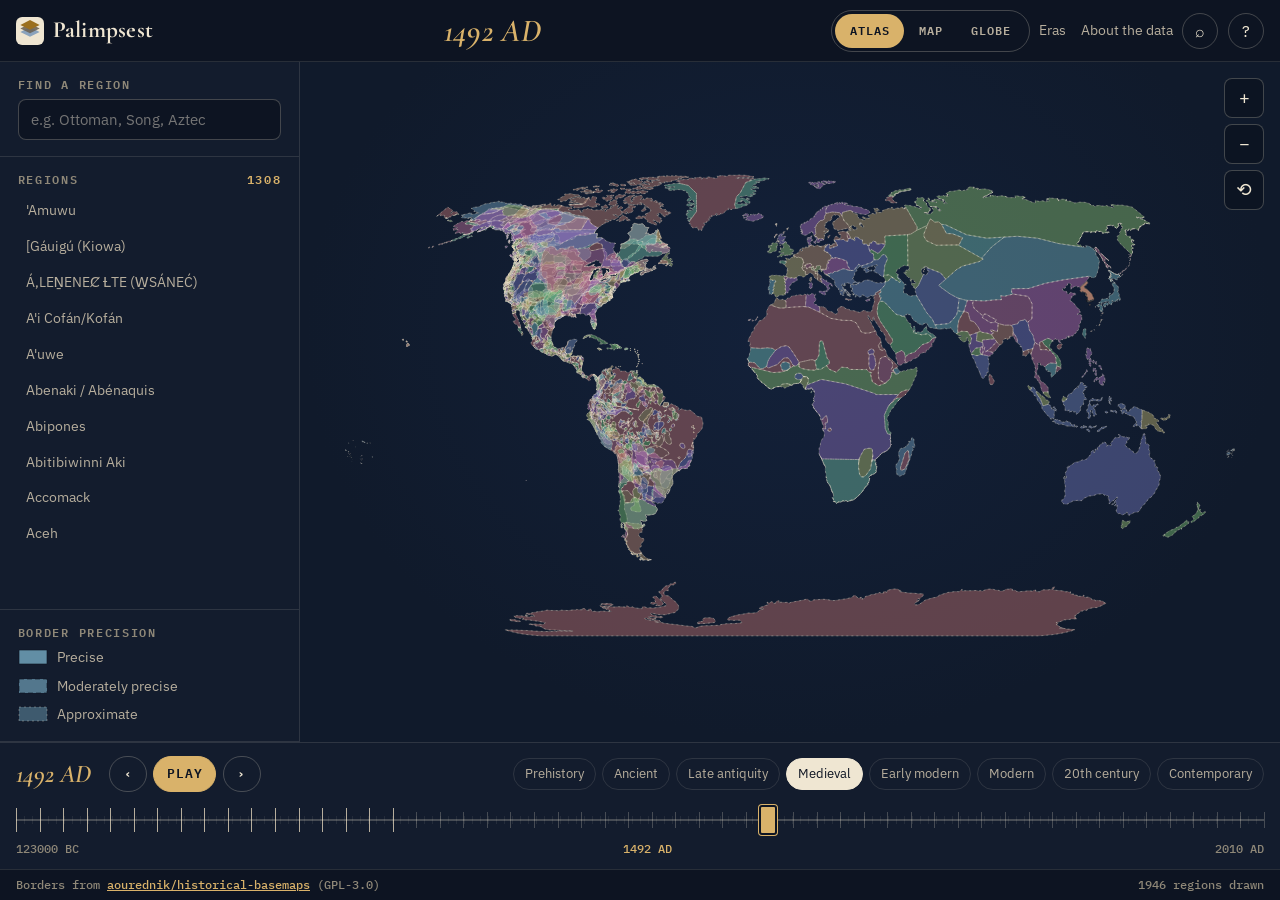
==== site/map.html @ b58e3481 "Redesign as Palimpsest: graphic home (stacked snapshots, Scrape the stack), atlas on its own page, e" ====
<!doctype html>
<html lang="en">
<head>
<meta charset="utf-8">
<meta name="viewport" content="width=device-width, initial-scale=1">
<title>The atlas — Palimpsest</title>
<meta name="description" content="Move through world borders from 123,000 BC to 2010 on a flat atlas, a slippy map or a globe.">
<meta name="theme-color" content="#0d1422">
<link rel="icon" href="favicon.svg" type="image/svg+xml">
<link rel="preconnect" href="https://fonts.googleapis.com">
<link rel="preconnect" href="https://fonts.gstatic.com" crossorigin>
<link href="https://fonts.googleapis.com/css2?family=Cormorant+Garamond:ital,wght@0,600;0,700;1,600&family=IBM+Plex+Mono:wght@500;600&family=IBM+Plex+Sans:wght@400;500;600&display=swap" rel="stylesheet">
<link rel="stylesheet" href="lib/leaflet/leaflet.css">
<link rel="stylesheet" href="css/map.css">
<script src="lib/d3.v5.min.js" defer></script>
<script src="lib/leaflet/leaflet.js" defer></script>
</head>
<body class="map-page">
<a class="skip" href="#search">Skip to the map controls</a>
<div id="app" class="atlas-app">

  <header class="atlas-header">
    <a class="brand" href="index.html" aria-label="Palimpsest, home">
      <img src="favicon.svg" alt="" width="28" height="28">
      <span>Palimpsest</span>
    </a>
    <p id="yearLabel" class="current-year">Loading…</p>
    <div class="header-actions">
      <div id="viewSwitch" class="view-switch" role="group" aria-label="Map view">
        <button class="view-button active" type="button" data-view="atlas">Atlas</button>
        <button class="view-button" type="button" data-view="map">Map</button>
        <button class="view-button" type="button" data-view="globe">Globe</button>
      </div>
      <nav class="header-links" aria-label="Site">
        <a href="eras.html">Eras</a>
        <a href="about.html">About the data</a>
      </nav>
      <button id="searchToggle" class="icon-button" type="button" aria-label="Find a place">⌕</button>
      <button id="aboutButton" class="icon-button" type="button" aria-label="How to read the map">?</button>
    </div>
  </header>

  <main class="atlas-main">
    <aside id="sidebar" class="sidebar" aria-label="Map details">
      <section class="sidebar-section">
        <label class="side-kicker" for="search">Find a region</label>
        <input id="search" class="search-input" type="search" placeholder="e.g. Ottoman, Song, Aztec" autocomplete="off">
      </section>
      <section class="sidebar-section entities-section">
        <p class="side-kicker">Regions <span id="entityCount" class="count">0</span></p>
        <div id="entityList" class="entity-list" role="list"></div>
      </section>
      <section class="sidebar-section">
        <p class="side-kicker">Border precision</p>
        <ul class="legend">
          <li class="legend-item"><svg class="swatch" viewBox="0 0 30 16" aria-hidden="true"><rect class="historical-region precision-3" x="1" y="1" width="28" height="14" fill="hsl(200 30% 55%)"/></svg>Precise</li>
          <li class="legend-item"><svg class="swatch" viewBox="0 0 30 16" aria-hidden="true"><rect class="historical-region precision-2" x="1" y="1" width="28" height="14" fill="hsl(200 30% 55%)"/></svg>Moderately precise</li>
          <li class="legend-item"><svg class="swatch" viewBox="0 0 30 16" aria-hidden="true"><rect class="historical-region precision-1" x="1" y="1" width="28" height="14" fill="hsl(200 30% 55%)"/></svg>Approximate</li>
        </ul>
      </section>
    </aside>

    <section class="map-stage" aria-label="Historical map">
      <div class="map-view-stack">
        <div id="map" class="map-view atlas-view active"></div>
        <div id="leafletMap" class="map-view leaflet-view"></div>
        <div id="globe" class="map-view globe-view"></div>
        <div id="loading" class="map-status" hidden><span class="spinner" aria-hidden="true"></span><span id="loadingText">Loading…</span></div>
        <div id="error" class="map-status map-error" role="alert" hidden><span id="errorText"></span></div>
        <p id="globeHint" class="globe-hint" hidden>Drag to turn the globe · scroll to zoom</p>
      </div>
      <div class="map-controls" role="group" aria-label="Zoom">
        <button id="zoomIn" class="map-control" type="button" aria-label="Zoom in">+</button>
        <button id="zoomOut" class="map-control" type="button" aria-label="Zoom out">−</button>
        <button id="resetMap" class="map-control" type="button" aria-label="Reset map">⟲</button>
      </div>
      <div id="mapInfo" class="map-info-panel" aria-live="polite">
        <div class="map-info-header">
          <div>
            <p class="side-kicker">Selected</p>
            <h2 id="mapInfoTitle">—</h2>
          </div>
          <button id="closeMapInfo" class="panel-close" type="button" aria-label="Close information panel">×</button>
        </div>
        <div id="mapInfoContent" class="map-info-content">Select a region on the map to inspect it.</div>
      </div>
    </section>
  </main>

  <section id="timelinePanel" class="timeline-panel" aria-label="Timeline">
    <div class="timeline-head">
      <span id="timelineYearLabel" class="timeline-current-year" aria-live="polite">—</span>
      <div class="timeline-actions">
        <button id="prevButton" class="timeline-button" type="button" aria-label="Previous snapshot">‹</button>
        <button id="playButton" class="timeline-play" type="button" aria-label="Play through time">Play</button>
        <button id="nextButton" class="timeline-button" type="button" aria-label="Next snapshot">›</button>
      </div>
      <div class="timeline-periods" role="group" aria-label="Jump to an era">
        <button class="period-button" type="button" data-year="-10000">Prehistory</button>
        <button class="period-button" type="button" data-year="-3000">Ancient</button>
        <button class="period-button" type="button" data-year="500">Late antiquity</button>
        <button class="period-button" type="button" data-year="1000">Medieval</button>
        <button class="period-button" type="button" data-year="1500">Early modern</button>
        <button class="period-button" type="button" data-year="1800">Modern</button>
        <button class="period-button" type="button" data-year="1900">20th century</button>
        <button class="period-button" type="button" data-year="2000">Contemporary</button>
      </div>
    </div>
    <div class="timeline-container">
      <div class="timeline-rail">
        <div id="timelineTicks" class="timeline-ticks" aria-hidden="true"></div>
        <input id="timeline" class="timeline-slider" type="range" min="0" max="1" step="1" value="0" aria-label="Historical timeline">
      </div>
      <div id="timelineLabels" class="timeline-labels">
        <span id="timelineEarliest">—</span>
        <span id="timelineCurrent">—</span>
        <span id="timelineLatest">—</span>
      </div>
    </div>
  </section>

  <footer class="atlas-footer">
    <span>Borders from <a href="https://github.com/aourednik/historical-basemaps" rel="noopener">aourednik/historical-basemaps</a> (GPL-3.0)</span>
    <span><span id="featureCount">—</span> regions drawn</span>
  </footer>
</div>

<div id="aboutModal" class="modal" hidden>
  <div class="modal-backdrop" data-close-modal></div>
  <div class="modal-dialog" role="dialog" aria-modal="true" aria-labelledby="aboutTitle">
    <div class="modal-header">
      <h2 id="aboutTitle">How to read this map</h2>
      <button id="closeAbout" class="panel-close" type="button" aria-label="Close">×</button>
    </div>
    <div class="modal-content">
      <p>Each colour is a controlling authority (the <code>SUBJECTO</code> field), so an empire's provinces share its colour. Solid borders are precise, dashed ones moderately precise, and faint dotted ones approximate (the dataset's <code>BORDERPRECISION</code> 3, 2 and 1).</p>
      <p>Borders before the modern era are estimates, often disputed, and often drawn where no one at the time drew a line. Read the map as a picture of what historians think, not a record of sovereignty.</p>
      <p>Keys: ← → step through snapshots, the era buttons jump, and Play runs the whole span.</p>
      <p><a href="about.html">More about the data and its limits</a></p>
    </div>
  </div>
</div>

<script src="js/atlas.js" defer></script>
<script src="js/map-ui.js" defer></script>
</body>
</html>
---- site/lib/leaflet/leaflet.css ----
/* required styles */

.leaflet-pane,
.leaflet-tile,
.leaflet-marker-icon,
.leaflet-marker-shadow,
.leaflet-tile-container,
.leaflet-pane > svg,
.leaflet-pane > canvas,
.leaflet-zoom-box,
.leaflet-image-layer,
.leaflet-layer {
	position: absolute;
	left: 0;
	top: 0;
	}
.leaflet-container {
	overflow: hidden;
	}
.leaflet-tile,
.leaflet-marker-icon,
.leaflet-marker-shadow {
	-webkit-user-select: none;
	   -moz-user-select: none;
	        user-select: none;
	  -webkit-user-drag: none;
	}
/* Safari renders non-retina tile on retina better with this, but Chrome is worse */
.leaflet-safari .leaflet-tile {
	image-rendering: -webkit-optimize-contrast;
	}
/* hack that prevents hw layers "stretching" when loading new tiles */
.leaflet-safari .leaflet-tile-container {
	width: 1600px;
	height: 1600px;
	-webkit-transform-origin: 0 0;
	}
.leaflet-marker-icon,
.leaflet-marker-shadow {
	display: block;
	}
/* .leaflet-container svg: reset svg max-width decleration shipped in Joomla! (joomla.org) 3.x */
/* .leaflet-container img: map is broken in FF if you have max-width: 100% on tiles */
.leaflet-container .leaflet-overlay-pane svg,
.leaflet-container .leaflet-marker-pane img,
.leaflet-container .leaflet-shadow-pane img,
.leaflet-container .leaflet-tile-pane img,
.leaflet-container img.leaflet-image-layer {
	max-width: none !important;
	}

.leaflet-container.leaflet-touch-zoom {
	-ms-touch-action: pan-x pan-y;
	touch-action: pan-x pan-y;
	}
.leaflet-container.leaflet-touch-drag {
	-ms-touch-action: pinch-zoom;
	}
.leaflet-container.leaflet-touch-drag.leaflet-touch-zoom {
	-ms-touch-action: none;
	touch-action: none;
}
.leaflet-container {
	-webkit-tap-highlight-color: transparent;
}
.leaflet-container a {
	-webkit-tap-highlight-color: rgba(51, 181, 229, 0.4);
}
.leaflet-tile {
	filter: inherit;
	visibility: hidden;
	}
.leaflet-tile-loaded {
	visibility: inherit;
	}
.leaflet-zoom-box {
	width: 0;
	height: 0;
	-moz-box-sizing: border-box;
	     box-sizing: border-box;
	z-index: 800;
	}
/* workaround for https://bugzilla.mozilla.org/show_bug.cgi?id=888319 */
.leaflet-overlay-pane svg {
	-moz-user-select: none;
	}

.leaflet-pane         { z-index: 400; }

.leaflet-tile-pane    { z-index: 200; }
.leaflet-overlay-pane { z-index: 400; }
.leaflet-shadow-pane  { z-index: 500; }
.leaflet-marker-pane  { z-index: 600; }
.leaflet-tooltip-pane   { z-index: 650; }
.leaflet-popup-pane   { z-index: 700; }

.leaflet-map-pane canvas { z-index: 100; }
.leaflet-map-pane svg    { z-index: 200; }

.leaflet-vml-shape {
	width: 1px;
	height: 1px;
	}
.lvml {
	behavior: url(#default#VML);
	display: inline-block;
	position: absolute;
	}


/* control positioning */

.leaflet-control {
	position: relative;
	z-index: 800;
	pointer-events: visiblePainted; /* IE 9-10 doesn't have auto */
	pointer-events: auto;
	}
.leaflet-top,
.leaflet-bottom {
	position: absolute;
	z-index: 1000;
	pointer-events: none;
	}
.leaflet-top {
	top: 0;
	}
.leaflet-right {
	right: 0;
	}
.leaflet-bottom {
	bottom: 0;
	}
.leaflet-left {
	left: 0;
	}
.leaflet-control {
	float: left;
	clear: both;
	}
.leaflet-right .leaflet-control {
	float: right;
	}
.leaflet-top .leaflet-control {
	margin-top: 10px;
	}
.leaflet-bottom .leaflet-control {
	margin-bottom: 10px;
	}
.leaflet-left .leaflet-control {
	margin-left: 10px;
	}
.leaflet-right .leaflet-control {
	margin-right: 10px;
	}


/* zoom and fade animations */

.leaflet-fade-anim .leaflet-tile {
	will-change: opacity;
	}
.leaflet-fade-anim .leaflet-popup {
	opacity: 0;
	-webkit-transition: opacity 0.2s linear;
	   -moz-transition: opacity 0.2s linear;
	     -o-transition: opacity 0.2s linear;
	        transition: opacity 0.2s linear;
	}
.leaflet-fade-anim .leaflet-map-pane .leaflet-popup {
	opacity: 1;
	}
.leaflet-zoom-animated {
	-webkit-transform-origin: 0 0;
	    -ms-transform-origin: 0 0;
	        transform-origin: 0 0;
	}
.leaflet-zoom-anim .leaflet-zoom-animated {
	will-change: transform;
	}
.leaflet-zoom-anim .leaflet-zoom-animated {
	-webkit-transition: -webkit-transform 0.25s cubic-bezier(0,0,0.25,1);
	   -moz-transition:    -moz-transform 0.25s cubic-bezier(0,0,0.25,1);
	     -o-transition:      -o-transform 0.25s cubic-bezier(0,0,0.25,1);
	        transition:         transform 0.25s cubic-bezier(0,0,0.25,1);
	}
.leaflet-zoom-anim .leaflet-tile,
.leaflet-pan-anim .leaflet-tile {
	-webkit-transition: none;
	   -moz-transition: none;
	     -o-transition: none;
	        transition: none;
	}

.leaflet-zoom-anim .leaflet-zoom-hide {
	visibility: hidden;
	}


/* cursors */

.leaflet-interactive {
	cursor: pointer;
	}
.leaflet-grab {
	cursor: -webkit-grab;
	cursor:    -moz-grab;
	}
.leaflet-crosshair,
.leaflet-crosshair .leaflet-interactive {
	cursor: crosshair;
	}
.leaflet-popup-pane,
.leaflet-control {
	cursor: auto;
	}
.leaflet-dragging .leaflet-grab,
.leaflet-dragging .leaflet-grab .leaflet-interactive,
.leaflet-dragging .leaflet-marker-draggable {
	cursor: move;
	cursor: -webkit-grabbing;
	cursor:    -moz-grabbing;
	}

/* marker & overlays interactivity */
.leaflet-marker-icon,
.leaflet-marker-shadow,
.leaflet-image-layer,
.leaflet-pane > svg path,
.leaflet-tile-container {
	pointer-events: none;
	}

.leaflet-marker-icon.leaflet-interactive,
.leaflet-image-layer.leaflet-interactive,
.leaflet-pane > svg path.leaflet-interactive {
	pointer-events: visiblePainted; /* IE 9-10 doesn't have auto */
	pointer-events: auto;
	}

/* visual tweaks */

.leaflet-container {
	background: #ddd;
	outline: 0;
	}
.leaflet-container a {
	color: #0078A8;
	}
.leaflet-container a.leaflet-active {
	outline: 2px solid orange;
	}
.leaflet-zoom-box {
	border: 2px dotted #38f;
	background: rgba(255,255,255,0.5);
	}


/* general typography */
.leaflet-container {
	font: 12px/1.5 "Helvetica Neue", Arial, Helvetica, sans-serif;
	}


/* general toolbar styles */

.leaflet-bar {
	box-shadow: 0 1px 5px rgba(0,0,0,0.65);
	border-radius: 4px;
	}
.leaflet-bar a,
.leaflet-bar a:hover {
	background-color: #fff;
	border-bottom: 1px solid #ccc;
	width: 26px;
	height: 26px;
	line-height: 26px;
	display: block;
	text-align: center;
	text-decoration: none;
	color: black;
	}
.leaflet-bar a,
.leaflet-control-layers-toggle {
	background-position: 50% 50%;
	background-repeat: no-repeat;
	display: block;
	}
.leaflet-bar a:hover {
	background-color: #f4f4f4;
	}
.leaflet-bar a:first-child {
	border-top-left-radius: 4px;
	border-top-right-radius: 4px;
	}
.leaflet-bar a:last-child {
	border-bottom-left-radius: 4px;
	border-bottom-right-radius: 4px;
	border-bottom: none;
	}
.leaflet-bar a.leaflet-disabled {
	cursor: default;
	background-color: #f4f4f4;
	color: #bbb;
	}

.leaflet-touch .leaflet-bar a {
	width: 30px;
	height: 30px;
	line-height: 30px;
	}
.leaflet-touch .leaflet-bar a:first-child {
	border-top-left-radius: 2px;
	border-top-right-radius: 2px;
	}
.leaflet-touch .leaflet-bar a:last-child {
	border-bottom-left-radius: 2px;
	border-bottom-right-radius: 2px;
	}

/* zoom control */

.leaflet-control-zoom-in,
.leaflet-control-zoom-out {
	font: bold 18px 'Lucida Console', Monaco, monospace;
	text-indent: 1px;
	}

.leaflet-touch .leaflet-control-zoom-in, .leaflet-touch .leaflet-control-zoom-out  {
	font-size: 22px;
	}


/* layers control */

.leaflet-control-layers {
	box-shadow: 0 1px 5px rgba(0,0,0,0.4);
	background: #fff;
	border-radius: 5px;
	}
.leaflet-control-layers-toggle {
	background-image: url(images/layers.png);
	width: 36px;
	height: 36px;
	}
.leaflet-retina .leaflet-control-layers-toggle {
	background-image: url(images/layers-2x.png);
	background-size: 26px 26px;
	}
.leaflet-touch .leaflet-control-layers-toggle {
	width: 44px;
	height: 44px;
	}
.leaflet-control-layers .leaflet-control-layers-list,
.leaflet-control-layers-expanded .leaflet-control-layers-toggle {
	display: none;
	}
.leaflet-control-layers-expanded .leaflet-control-layers-list {
	display: block;
	position: relative;
	}
.leaflet-control-layers-expanded {
	padding: 6px 10px 6px 6px;
	color: #333;
	background: #fff;
	}
.leaflet-control-layers-scrollbar {
	overflow-y: scroll;
	overflow-x: hidden;
	padding-right: 5px;
	}
.leaflet-control-layers-selector {
	margin-top: 2px;
	position: relative;
	top: 1px;
	}
.leaflet-control-layers label {
	display: block;
	}
.leaflet-control-layers-separator {
	height: 0;
	border-top: 1px solid #ddd;
	margin: 5px -10px 5px -6px;
	}

/* Default icon URLs */
.leaflet-default-icon-path {
	background-image: url(images/marker-icon.png);
	}


/* attribution and scale controls */

.leaflet-container .leaflet-control-attribution {
	background: #fff;
	background: rgba(255, 255, 255, 0.7);
	margin: 0;
	}
.leaflet-control-attribution,
.leaflet-control-scale-line {
	padding: 0 5px;
	color: #333;
	}
.leaflet-control-attribution a {
	text-decoration: none;
	}
.leaflet-control-attribution a:hover {
	text-decoration: underline;
	}
.leaflet-container .leaflet-control-attribution,
.leaflet-container .leaflet-control-scale {
	font-size: 11px;
	}
.leaflet-left .leaflet-control-scale {
	margin-left: 5px;
	}
.leaflet-bottom .leaflet-control-scale {
	margin-bottom: 5px;
	}
.leaflet-control-scale-line {
	border: 2px solid #777;
	border-top: none;
	line-height: 1.1;
	padding: 2px 5px 1px;
	font-size: 11px;
	white-space: nowrap;
	overflow: hidden;
	-moz-box-sizing: border-box;
	     box-sizing: border-box;

	background: #fff;
	background: rgba(255, 255, 255, 0.5);
	}
.leaflet-control-scale-line:not(:first-child) {
	border-top: 2px solid #777;
	border-bottom: none;
	margin-top: -2px;
	}
.leaflet-control-scale-line:not(:first-child):not(:last-child) {
	border-bottom: 2px solid #777;
	}

.leaflet-touch .leaflet-control-attribution,
.leaflet-touch .leaflet-control-layers,
.leaflet-touch .leaflet-bar {
	box-shadow: none;
	}
.leaflet-touch .leaflet-control-layers,
.leaflet-touch .leaflet-bar {
	border: 2px solid rgba(0,0,0,0.2);
	background-clip: padding-box;
	}


/* popup */

.leaflet-popup {
	position: absolute;
	text-align: center;
	margin-bottom: 20px;
	}
.leaflet-popup-content-wrapper {
	padding: 1px;
	text-align: left;
	border-radius: 12px;
	}
.leaflet-popup-content {
	margin: 13px 19px;
	line-height: 1.4;
	}
.leaflet-popup-content p {
	margin: 18px 0;
	}
.leaflet-popup-tip-container {
	width: 40px;
	height: 20px;
	position: absolute;
	left: 50%;
	margin-left: -20px;
	overflow: hidden;
	pointer-events: none;
	}
.leaflet-popup-tip {
	width: 17px;
	height: 17px;
	padding: 1px;

	margin: -10px auto 0;

	-webkit-transform: rotate(45deg);
	   -moz-transform: rotate(45deg);
	    -ms-transform: rotate(45deg);
	     -o-transform: rotate(45deg);
	        transform: rotate(45deg);
	}
.leaflet-popup-content-wrapper,
.leaflet-popup-tip {
	background: white;
	color: #333;
	box-shadow: 0 3px 14px rgba(0,0,0,0.4);
	}
.leaflet-container a.leaflet-popup-close-button {
	position: absolute;
	top: 0;
	right: 0;
	padding: 4px 4px 0 0;
	border: none;
	text-align: center;
	width: 18px;
	height: 14px;
	font: 16px/14px Tahoma, Verdana, sans-serif;
	color: #c3c3c3;
	text-decoration: none;
	font-weight: bold;
	background: transparent;
	}
.leaflet-container a.leaflet-popup-close-button:hover {
	color: #999;
	}
.leaflet-popup-scrolled {
	overflow: auto;
	border-bottom: 1px solid #ddd;
	border-top: 1px solid #ddd;
	}

.leaflet-oldie .leaflet-popup-content-wrapper {
	zoom: 1;
	}
.leaflet-oldie .leaflet-popup-tip {
	width: 24px;
	margin: 0 auto;

	-ms-filter: "progid:DXImageTransform.Microsoft.Matrix(M11=0.70710678, M12=0.70710678, M21=-0.70710678, M22=0.70710678)";
	filter: progid:DXImageTransform.Microsoft.Matrix(M11=0.70710678, M12=0.70710678, M21=-0.70710678, M22=0.70710678);
	}
.leaflet-oldie .leaflet-popup-tip-container {
	margin-top: -1px;
	}

.leaflet-oldie .leaflet-control-zoom,
.leaflet-oldie .leaflet-control-layers,
.leaflet-oldie .leaflet-popup-content-wrapper,
.leaflet-oldie .leaflet-popup-tip {
	border: 1px solid #999;
	}


/* div icon */

.leaflet-div-icon {
	background: #fff;
	border: 1px solid #666;
	}


/* Tooltip */
/* Base styles for the element that has a tooltip */
.leaflet-tooltip {
	position: absolute;
	padding: 6px;
	background-color: #fff;
	border: 1px solid #fff;
	border-radius: 3px;
	color: #222;
	white-space: nowrap;
	-webkit-user-select: none;
	-moz-user-select: none;
	-ms-user-select: none;
	user-select: none;
	pointer-events: none;
	box-shadow: 0 1px 3px rgba(0,0,0,0.4);
	}
.leaflet-tooltip.leaflet-clickable {
	cursor: pointer;
	pointer-events: auto;
	}
.leaflet-tooltip-top:before,
.leaflet-tooltip-bottom:before,
.leaflet-tooltip-left:before,
.leaflet-tooltip-right:before {
	position: absolute;
	pointer-events: none;
	border: 6px solid transparent;
	background: transparent;
	content: "";
	}

/* Directions */

.leaflet-tooltip-bottom {
	margin-top: 6px;
}
.leaflet-tooltip-top {
	margin-top: -6px;
}
.leaflet-tooltip-bottom:before,
.leaflet-tooltip-top:before {
	left: 50%;
	margin-left: -6px;
	}
.leaflet-tooltip-top:before {
	bottom: 0;
	margin-bottom: -12px;
	border-top-color: #fff;
	}
.leaflet-tooltip-bottom:before {
	top: 0;
	margin-top: -12px;
	margin-left: -6px;
	border-bottom-color: #fff;
	}
.leaflet-tooltip-left {
	margin-left: -6px;
}
.leaflet-tooltip-right {
	margin-left: 6px;
}
.leaflet-tooltip-left:before,
.leaflet-tooltip-right:before {
	top: 50%;
	margin-top: -6px;
	}
.leaflet-tooltip-left:before {
	right: 0;
	margin-right: -12px;
	border-left-color: #fff;
	}
.leaflet-tooltip-right:before {
	left: 0;
	margin-left: -12px;
	border-right-color: #fff;
	}
---- site/css/map.css ----
/* Palimpsest — the atlas page. Night lapis chrome, vellum type, gilded year, the timeline as an engraved ruler. */

:root {
  --night: #0d1422;
  --night-2: #131c2d;
  --night-3: #1b2638;
  --sea: #101a2b;
  --line: rgba(239, 230, 210, .12);
  --line-2: rgba(239, 230, 210, .24);
  --vellum: #efe6d2;
  --vellum-dim: #b7ae9d;
  --vellum-faint: #8f8878;
  --gold: #d9b26a;
  --rubric: #e0715b;
  --display: "Cormorant Garamond", Georgia, serif;
  --ui: "IBM Plex Sans", system-ui, sans-serif;
  --mono: "IBM Plex Mono", ui-monospace, Consolas, monospace;
  color-scheme: dark;
}
* { box-sizing: border-box; }
[hidden] { display: none !important; }
html, body { height: 100%; }
body { margin: 0; background: var(--night); color: var(--vellum); font: 400 .95rem/1.5 var(--ui); -webkit-font-smoothing: antialiased; }
a { color: var(--gold); }
button, input { font: inherit; color: inherit; }
:focus-visible { outline: 2px solid var(--gold); outline-offset: 2px; border-radius: 4px; }
.skip { position: absolute; left: 12px; top: -60px; z-index: 9999; padding: .5rem .8rem; background: var(--gold); color: var(--night); border-radius: 6px; }
.skip:focus { top: 10px; }
@media (prefers-reduced-motion: reduce) { *, *::before, *::after { animation: none !important; transition: none !important; } }

/* ---------- layout ---------- */
.atlas-app { display: grid; grid-template-rows: auto minmax(0, 1fr) auto auto; height: 100vh; height: 100dvh; }
.atlas-main { display: grid; grid-template-columns: 300px minmax(0, 1fr); min-height: 0; }
/* phones: map, then the timeline that drives it, then the details */
@media (max-width: 860px) {
  .atlas-app { display: flex; flex-direction: column; height: auto; min-height: 100dvh; }
  .atlas-main { display: contents; }
  .atlas-header { order: 0; }
  .map-stage { order: 1; height: 58vh; min-height: 340px; }
  .timeline-panel { order: 2; }
  .sidebar { order: 3; border-right: 0; }
  .atlas-footer { order: 4; }
}

/* ---------- header ---------- */
.atlas-header { display: flex; align-items: center; gap: 1rem; padding: .6rem 1rem; border-bottom: 1px solid var(--line); background: var(--night); }
.brand { display: inline-flex; align-items: center; gap: .55rem; text-decoration: none; color: var(--vellum); font: 700 1.45rem/1 var(--display); letter-spacing: .01em; }
.current-year { margin: 0 auto; font: 600 clamp(1.3rem, 3vw, 2rem)/1 var(--display); color: var(--gold); font-style: italic; letter-spacing: .01em; }
.header-actions { display: flex; align-items: center; gap: .6rem; }
.view-switch { display: inline-flex; padding: 3px; border: 1px solid var(--line-2); border-radius: 999px; }
.view-button { min-height: 34px; padding: 0 .9rem; border: 0; border-radius: 999px; background: transparent; color: var(--vellum-dim); font: 600 .78rem/1 var(--mono); letter-spacing: .08em; text-transform: uppercase; cursor: pointer; }
.view-button.active { background: var(--gold); color: var(--night); }
.header-links { display: flex; gap: .9rem; }
.header-links a { color: var(--vellum-dim); text-decoration: none; font-size: .88rem; padding: .4rem 0; }
.header-links a:hover { color: var(--vellum); text-decoration: underline; }
.icon-button { width: 36px; height: 36px; border-radius: 50%; border: 1px solid var(--line-2); background: transparent; cursor: pointer; font-size: 1rem; }
.icon-button:hover { border-color: var(--gold); color: var(--gold); }
@media (max-width: 1100px) { .header-links { display: none; } }
@media (max-width: 640px) {
  .atlas-header { flex-wrap: wrap; }
  .current-year { order: 3; width: 100%; margin: .2rem 0 0; }
  .header-actions { margin-left: auto; }
  #searchToggle { display: none; }
}

/* ---------- sidebar ---------- */
.sidebar { display: flex; flex-direction: column; gap: 0; overflow: auto; border-right: 1px solid var(--line); background: var(--night-2); }
.sidebar-section { padding: 1rem 1.1rem; border-bottom: 1px solid var(--line); }
.side-kicker { display: flex; justify-content: space-between; margin: 0 0 .55rem; font: 600 .76rem/1 var(--mono); letter-spacing: .14em; text-transform: uppercase; color: var(--vellum-faint); }
.count { color: var(--gold); }
.search-input { width: 100%; min-height: 40px; padding: .5rem .75rem; border-radius: 8px; border: 1px solid var(--line-2); background: var(--night); }
.search-input:focus { border-color: var(--gold); outline: none; }
.sidebar-year { margin: 0; font: 600 2rem/1 var(--display); color: var(--vellum); }
.entities-section { flex: 1; min-height: 0; display: flex; flex-direction: column; }
.entity-list { overflow: auto; max-height: 40vh; display: grid; gap: 2px; margin-right: -.4rem; padding-right: .4rem; }
.entity-item { display: flex; align-items: center; gap: .55rem; width: 100%; padding: .4rem .5rem; border: 0; border-radius: 6px; background: transparent; text-align: left; cursor: pointer; font-size: .88rem; color: var(--vellum-dim); }
.entity-item:hover { background: var(--night-3); color: var(--vellum); }
.entity-item.selected { background: rgba(217, 178, 106, .15); color: var(--vellum); box-shadow: inset 2px 0 0 var(--gold); }
.entity-item span:first-child { flex: none; }
.legend { list-style: none; margin: 0; padding: 0; display: grid; gap: .5rem; font-size: .86rem; color: var(--vellum-dim); }
.legend-item { display: flex; align-items: center; gap: .6rem; }
.swatch { flex: none; width: 30px; height: 16px; }
.swatch .historical-region { cursor: default; }
.legend-line { width: 28px; height: 0; border-top: 2px solid var(--vellum); }
.legend-line.precision-medium { border-top-style: dashed; opacity: .8; }
.legend-line.precision-low { border-top-style: dotted; opacity: .55; }
/* the swatch in each legend row: solid = precise, dashed = moderately precise, dotted and faint = approximate */

/* ---------- map ---------- */
.map-stage { position: relative; min-height: 0; background: radial-gradient(ellipse at 50% 40%, #13213a, var(--sea) 70%); }
.map-view-stack { position: absolute; inset: 0; }
.map-view { position: absolute; inset: 0; visibility: hidden; }
.map-view.active { visibility: visible; }
.map-view svg { display: block; width: 100%; height: 100%; }
.leaflet-container { background: var(--sea) !important; font-family: var(--ui); }
/* BORDERPRECISION in the data: 1 = approximate, 2 = moderately precise, 3 = precise */
.historical-region { stroke: rgba(13, 20, 34, .9); stroke-width: .7px; vector-effect: non-scaling-stroke; cursor: pointer; transition: fill-opacity .15s, filter .15s; }
.historical-region.precision-1 { fill-opacity: .5; stroke: rgba(239, 230, 210, .45); stroke-dasharray: 2 3; }
.historical-region.precision-2 { fill-opacity: .74; stroke-dasharray: 5 3; }
.historical-region.precision-3 { fill-opacity: .92; }
.historical-region:hover { fill-opacity: 1; filter: brightness(1.12); }
.historical-region.search-match { stroke: var(--gold); stroke-width: 1.4px; }
.historical-region.selected { stroke: var(--gold); stroke-width: 2px; fill-opacity: 1; filter: drop-shadow(0 0 4px rgba(217, 178, 106, .45)); }
.historical-border { fill: none; stroke: rgba(239, 230, 210, .28); stroke-width: .5px; vector-effect: non-scaling-stroke; pointer-events: none; }
.historical-place { fill: var(--vellum); fill-opacity: .9; stroke: rgba(13, 20, 34, .85); stroke-width: .75px; vector-effect: non-scaling-stroke; cursor: pointer; }
.historical-place:hover { fill: var(--gold); fill-opacity: 1; }
.timeline-tick-label { position: absolute; top: 12px; transform: translateX(-50%); color: var(--vellum-faint); font: 500 .66rem/1 var(--mono); white-space: nowrap; }
.leaflet-entity-tooltip { color: var(--vellum) !important; background: rgba(13, 20, 34, .96) !important; border: 1px solid var(--line-2) !important; border-radius: 6px !important; box-shadow: none !important; }
.leaflet-entity-tooltip::before { display: none; }
.globe-sphere { fill: var(--sea); stroke: var(--line-2); }
.globe-graticule, .atlas-graticule { fill: none; stroke: rgba(239, 230, 210, .07); }
.atlas-place-layer circle, .globe-place-layer circle { fill: var(--vellum); stroke: var(--night); stroke-width: .6; }
.atlas-tooltip { z-index: 2000; padding: .45rem .65rem; border-radius: 6px; background: rgba(13, 20, 34, .95); border: 1px solid var(--line-2); color: var(--vellum); font-size: .82rem; pointer-events: none; max-width: 260px; }
.map-status { position: absolute; left: 50%; top: 1rem; transform: translateX(-50%); display: flex; gap: .6rem; align-items: center; padding: .5rem .9rem; border-radius: 999px; background: rgba(13, 20, 34, .9); border: 1px solid var(--line-2); font: 500 .82rem/1 var(--mono); }
.map-error { color: var(--rubric); border-color: var(--rubric); }
.spinner { width: 14px; height: 14px; border-radius: 50%; border: 2px solid var(--line-2); border-top-color: var(--gold); animation: spin .8s linear infinite; }
@keyframes spin { to { transform: rotate(360deg); } }
.globe-hint { position: absolute; left: 50%; bottom: 1rem; transform: translateX(-50%); margin: 0; font: 500 .78rem/1 var(--mono); color: var(--vellum-faint); }
.map-controls { position: absolute; right: 1rem; top: 1rem; display: grid; gap: 6px; z-index: 500; }
.map-control { width: 40px; height: 40px; border-radius: 8px; border: 1px solid var(--line-2); background: rgba(13, 20, 34, .9); font-size: 1.15rem; cursor: pointer; }
.map-control:hover { border-color: var(--gold); color: var(--gold); }
.map-info-panel { position: absolute; left: 1rem; bottom: 1rem; z-index: 600; width: min(340px, calc(100% - 2rem)); max-height: 60%; overflow: auto; padding: 1rem 1.1rem; border-radius: 12px; background: rgba(13, 20, 34, .95); border: 1px solid var(--line-2); transform: translateY(12px); opacity: 0; pointer-events: none; transition: opacity .2s, transform .2s; }
.map-info-panel.visible { opacity: 1; transform: none; pointer-events: auto; }
.map-info-header { display: flex; justify-content: space-between; gap: 1rem; }
.map-info-header h2 { margin: 0; font: 700 1.6rem/1.05 var(--display); }
.map-info-content { margin-top: .6rem; font-size: .88rem; color: var(--vellum-dim); }
.map-info-content dl, .map-info-content table { margin: 0; }
.panel-close { flex: none; width: 32px; height: 32px; border-radius: 50%; border: 1px solid var(--line-2); background: transparent; cursor: pointer; font-size: 1.1rem; }

/* ---------- timeline: an engraved ruler ---------- */
.timeline-panel { padding: .8rem 1rem .9rem; border-top: 1px solid var(--line); background: var(--night-2); }
.timeline-head { display: flex; flex-wrap: wrap; align-items: center; gap: .6rem 1rem; }
.timeline-current-year { min-width: 7ch; font: 600 1.6rem/1 var(--display); font-style: italic; color: var(--gold); }
.timeline-actions { display: flex; gap: .4rem; }
.timeline-button, .timeline-play { min-width: 38px; height: 36px; padding: 0 .8rem; border-radius: 999px; border: 1px solid var(--line-2); background: transparent; cursor: pointer; font: 600 .82rem/1 var(--mono); letter-spacing: .06em; }
.timeline-play { background: var(--gold); color: var(--night); border-color: var(--gold); text-transform: uppercase; }
.timeline-button:disabled { opacity: .35; cursor: default; }
.timeline-periods { display: flex; flex-wrap: wrap; gap: .35rem; margin-left: auto; }
.period-button { min-height: 32px; padding: 0 .7rem; border-radius: 999px; border: 1px solid var(--line); background: transparent; color: var(--vellum-dim); cursor: pointer; font-size: .8rem; }
.period-button:hover { color: var(--vellum); border-color: var(--line-2); }
.period-button.active { color: var(--night); background: var(--vellum); border-color: var(--vellum); }
.timeline-container { margin-top: .7rem; }
.timeline-rail { position: relative; height: 34px; }
.timeline-ticks { position: absolute; left: 0; right: 0; top: 0; height: 100%; pointer-events: none;
  background: repeating-linear-gradient(90deg, rgba(239, 230, 210, .08) 0 1px, transparent 1px 8px) center/100% 8px no-repeat; }
.timeline-tick { position: absolute; top: 9px; width: 1px; height: 16px; background: var(--line-2); }
.timeline-tick.major { top: 5px; height: 24px; background: var(--vellum-dim); }
.timeline-slider { position: absolute; inset: 0; width: 100%; margin: 0; background: transparent; -webkit-appearance: none; appearance: none; cursor: pointer; }
.timeline-slider::-webkit-slider-runnable-track { height: 2px; background: var(--line-2); }
.timeline-slider::-moz-range-track { height: 2px; background: var(--line-2); }
.timeline-slider::-webkit-slider-thumb { -webkit-appearance: none; width: 18px; height: 30px; margin-top: -14px; border-radius: 3px; background: var(--gold); border: 2px solid var(--night); box-shadow: 0 0 0 1px var(--gold); }
.timeline-slider::-moz-range-thumb { width: 14px; height: 26px; border-radius: 3px; background: var(--gold); border: 2px solid var(--night); }
.timeline-labels { display: flex; justify-content: space-between; margin-top: .35rem; font: 500 .78rem/1 var(--mono); color: var(--vellum-faint); }
#timelineCurrent { color: var(--gold); }
@media (max-width: 640px) { .timeline-periods { margin-left: 0; } }

/* ---------- footer & modal ---------- */
.atlas-footer { display: flex; flex-wrap: wrap; justify-content: space-between; gap: .4rem 1rem; padding: .45rem 1rem; border-top: 1px solid var(--line); font: 500 .74rem/1.3 var(--mono); color: var(--vellum-faint); }
.modal { position: fixed; inset: 0; z-index: 3000; display: grid; place-items: center; padding: 1rem; }
.modal-backdrop { position: absolute; inset: 0; background: rgba(5, 8, 14, .7); }
.modal-dialog { position: relative; width: min(560px, 100%); padding: 1.4rem 1.5rem; border-radius: 14px; background: var(--night-2); border: 1px solid var(--line-2); }
.modal-header { display: flex; justify-content: space-between; gap: 1rem; align-items: start; }
.modal-header h2 { margin: 0; font: 700 1.9rem/1.05 var(--display); }
.modal-content { color: var(--vellum-dim); }
.modal-content code { font-family: var(--mono); color: var(--vellum); }
body.modal-open { overflow: hidden; }
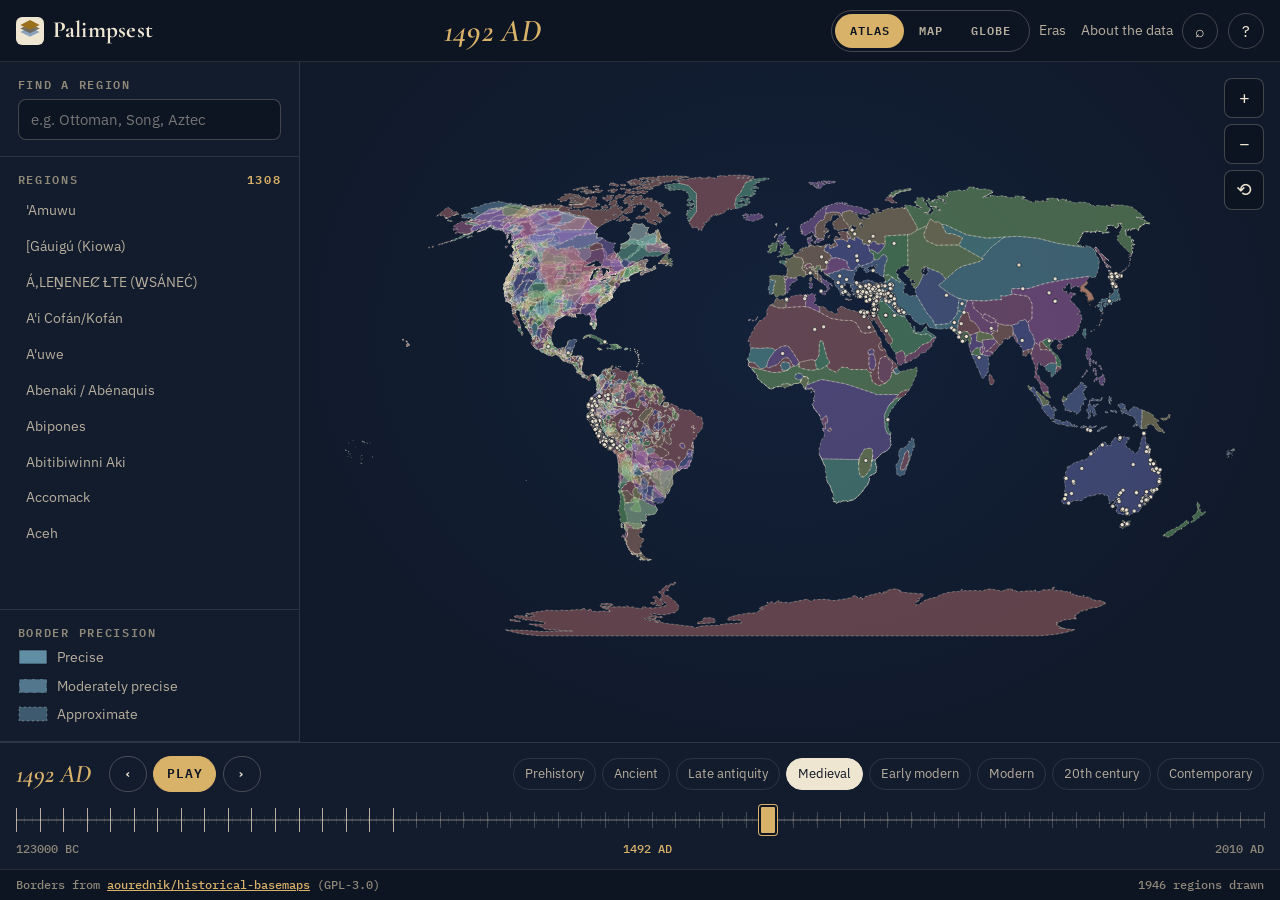
==== commit 058ad7d4: "Load faster: slim places file (4.8 MB to 273 KB) after the first map, neighbour prefetch and snapsho" ====
--- a/site/map.html
+++ b/site/map.html
@@ -10,6 +10,7 @@
 <link rel="preconnect" href="https://fonts.googleapis.com">
 <link rel="preconnect" href="https://fonts.gstatic.com" crossorigin>
 <link href="https://fonts.googleapis.com/css2?family=Cormorant+Garamond:ital,wght@0,600;0,700;1,600&family=IBM+Plex+Mono:wght@500;600&family=IBM+Plex+Sans:wght@400;500;600&display=swap" rel="stylesheet">
+<link rel="preload" href="../index.json" as="fetch" crossorigin>
 <link rel="stylesheet" href="lib/leaflet/leaflet.css">
 <link rel="stylesheet" href="css/map.css">
 <script src="lib/d3.v5.min.js" defer></script>
